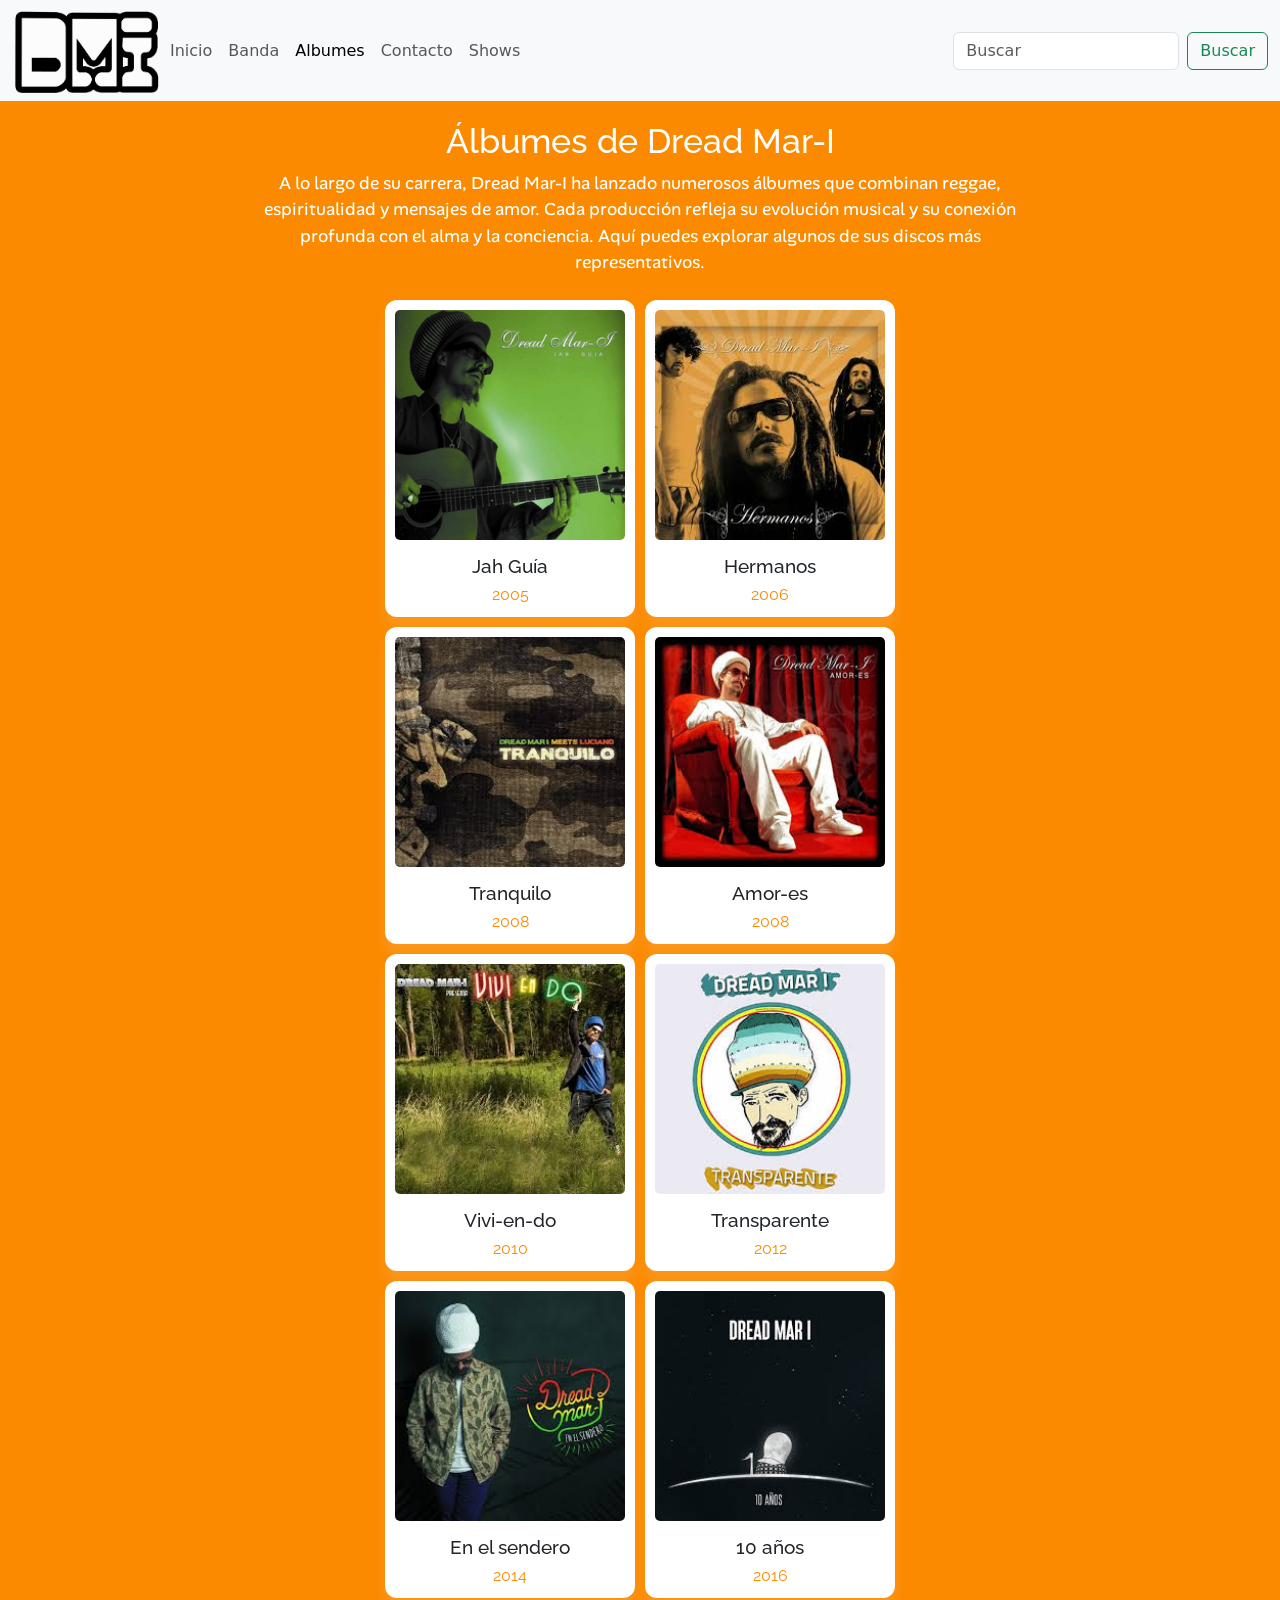
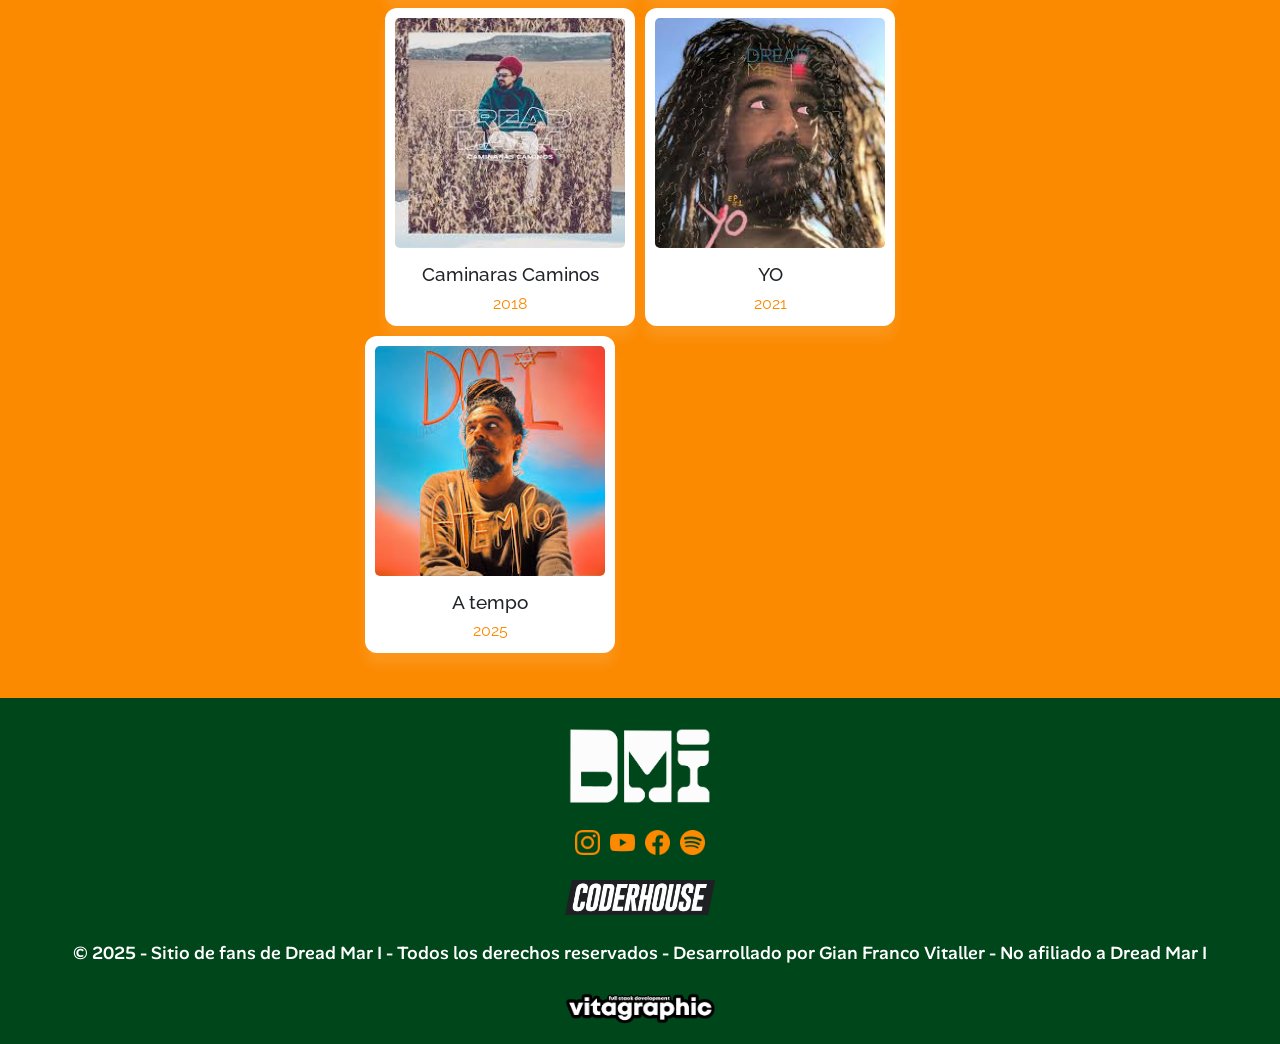
==== pages/albumes.html @ cde61aa3 "web completa" ====
<!DOCTYPE html>
<html lang="en">

<head>
    <meta charset="UTF-8">
    <meta name="viewport" content="width=device-width, initial-scale=1.0">
    <title>Preentrega-vitaller1-Albumes</title>

    <link rel="preconnect" href="https://fonts.googleapis.com">
    <link rel="preconnect" href="https://fonts.gstatic.com" crossorigin>
    <link href="https://fonts.googleapis.com/css2?family=Alan+Sans:wght@300..900&family=Raleway:ital,wght@0,100..900;1,100..900&display=swap"
        rel="stylesheet">
<link href="https://cdn.jsdelivr.net/npm/bootstrap@5.3.8/dist/css/bootstrap.min.css" rel="stylesheet" integrity="sha384-sRIl4kxILFvY47J16cr9ZwB07vP4J8+LH7qKQnuqkuIAvNWLzeN8tE5YBujZqJLB" crossorigin="anonymous">
    <link rel="stylesheet" href="../css/style.css">
    <link rel="shortcut icon" href="../img/iconos/Isologo-DMI.png" type="image/x-icon">
</head>

<!-- cuerpo de mi sitio web -->

<body>


    <!-- cabecera principal -->

    <header class="header">
    <nav class="navbar navbar-expand-lg bg-body-tertiary">
        <div class="container-fluid">
            <button class="navbar-toggler" type="button" data-bs-toggle="collapse" data-bs-target="#navbarTogglerDemo03"
                aria-controls="navbarTogglerDemo03" aria-expanded="false" aria-label="Toggle navigation">
                <span class="navbar-toggler-icon"></span>
            </button>
            <a href="../index.html"><img src="../img/iconos/Isologo-DMI-negro.png" alt="Isologo-DMI" class="logo-principal"></a>
            <div class="collapse navbar-collapse" id="navbarTogglerDemo03">
                <ul class="navbar-nav me-auto mb-2 mb-lg-0">
                    <li class="nav-item">
                        <a class="nav-link"  href="../index.html">Inicio</a>
                    </li>
                    <li class="nav-item">
                        <a class="nav-link"  href="./banda.html">Banda</a>
                    </li>
                    <li class="nav-item">
                        <a class="nav-link active" aria-current="page" href="./albumes.html">Albumes</a>
                    </li>
                    <li class="nav-item">
                        <a class="nav-link"  href="./contacto.html">Contacto</a>
                    </li>
                    <li class="nav-item">
                        <a class="nav-link" href="./shows.html">Shows</a>
                    </li>
                </ul>
                <form class="d-flex" role="search">
                    <input class="form-control me-2" type="search" placeholder="Buscar" aria-label="Search" />
                    <button class="btn btn-outline-success" type="submit">Buscar</button>
                </form>
            </div>
        </div>
    </nav>
</header>

    <main>

        <!-- primer section de la pagina -->

        <section>
            <div class="contenedor-principal">
                <h2>Álbumes de Dread Mar-I</h2>
                <p class="descripcion">
                    A lo largo de su carrera, Dread Mar-I ha lanzado numerosos álbumes que combinan reggae,
                    espiritualidad y
                    mensajes de amor.
                    Cada producción refleja su evolución musical y su conexión profunda con el alma y la conciencia.
                    Aquí puedes explorar algunos de sus discos más representativos.
                </p>

                <div class="galeria-albumes">

                    <!-- jahguia -->

                    <div class="album">
                        <img src="../img/jahguia.jpg" alt="Jah Guía">
                        <h3>Jah Guía</h3>
                        <p>2005</p>
                    </div>
                    <!-- hermanos -->

                    <div class="album">
                        <img src="../img/hermanos.jpg" alt="hermanos">
                        <h3>Hermanos</h3>
                        <p>2006</p>
                    </div>
                    <!-- tranquilo -->

                    <div class="album">
                        <img src="../img/tranquilo-2008.jpg" alt="tranquilo">
                        <h3>Tranquilo</h3>
                        <p>2008</p>
                    </div>
                    <!-- amor-es -->

                    <div class="album">
                        <img src="../img/amor-es.jpg" alt="amor-es">
                        <h3>Amor-es</h3>
                        <p>2008</p>
                    </div>
                    <!-- amor-es -->

                    <div class="album">
                        <img src="../img/vivi-en-do.jpg" alt="viviendo">
                        <h3>Vivi-en-do</h3>
                        <p>2010</p>
                    </div>
                    <!-- transparente -->

                    <div class="album">
                        <img src="../img/Transparente.jpg" alt="transparente">
                        <h3>Transparente</h3>
                        <p>2012</p>
                    </div>

                    <!-- En el sendero -->

                    <div class="album">
                        <img src="../img/Sendero.jpg" alt="sendero">
                        <h3>En el sendero</h3>
                        <p>2014</p>
                    </div>

                    <!-- 10 años -->

                    <div class="album">
                        <img src="../img/10-años.jpg" alt="10-años">
                        <h3>10 años</h3>
                        <p>2016</p>
                    </div>

                    <!-- caminaras caminos -->

                    <div class="album">
                        <img src="../img/caminaras.jpg" alt="caminaras-caminos">
                        <h3>Caminaras Caminos</h3>
                        <p>2018</p>
                    </div>

                    <!-- yo -->

                    <div class="album">
                        <img src="../img/yo.jpg" alt="yo">
                        <h3>YO</h3>
                        <p>2021</p>
                    </div>

                    <!-- a tempo -->

                    <div class="album">
                        <img src="../img/a-tempo.jpg" alt="a-tempo">
                        <h3>A tempo</h3>
                        <p>2025</p>
                    </div>

                    <!-- iframe spotify-->


<section class="iframes">
<iframe data-testid="embed-iframe" style="border-radius:12px" src="https://open.spotify.com/embed/playlist/37i9dQZF1DZ06evO0D9Rx6?utm_source=generator&theme=0" width="60%" height="152" frameBorder="0" allowfullscreen="" allow="autoplay; clipboard-write; encrypted-media; fullscreen; picture-in-picture" loading="lazy"></iframe>
</section>

    </main>

    <!-- footer de mi sitio -->

    <footer>
        <a href="../index.html"><img src="../img/iconos/Isologo-DMI.png" alt="logo-principal" class="logo-footer"></a>


        <!-- Redes footer de mi sitio -->

        <ul class="redes-sociales-footer">
            <li><a href="https://www.instagram.com/dreadmari/?hl=es" target="_blank"><img
                        src="../img/iconos/instagram.png" alt="instagram-dmi"></a></li>
            <li><a href="https://www.youtube.com/channel/UCXc3ye1CUoy2roNeZZB_rNA" target="_blank"><img
                        src="../img/iconos/youtube-logo.png" alt="youtube-dmi"></a></li>
            <li><a href="https://www.facebook.com/dreadmari/" target="_blank"><img src="../img/iconos/facebook.png"
                        alt="facebook-dmi"></a></li>
            <li><a href="https://open.spotify.com/intl-es/artist/1aw0Cdl1DIrtUrUA6fGbAR?si=TMuniuK_RMWPt_kCNL5ULA"
                    target="_blank"><img src="../img/iconos/spotify-icon.png" alt="spotify-icon"></a></li>
        </ul>

        <a href="https://www.coderhouse.com/ar/?pipe_source=google&pipe_medium=cpc&pipe_campaign=0&gad_source=1&gad_campaignid=12058006243&gbraid=0AAAAACoxfTKSp_IQgYDG2JeTZ3YVAxGBm&gclid=CjwKCAjwxfjGBhAUEiwAKWPwDtIptWGiC8rx7Kn4TYemjyHzFyu5X_KF9Isc76x46yeHu9mOjYAG-hoCjXoQAvD_BwE"
            target="_blank"><img src="../img/iconos/coderhouse-icon.png" alt="coder-icon" class="coder-icono"></a>

        <p class="derechos-footer">
            © 2025 - Sitio de fans de Dread Mar I - Todos los derechos reservados - Desarrollado por Gian Franco
            Vitaller - No afiliado a Dread Mar I
        </p>

        <a href="https://www.instagram.com/vitagraphic.ok/" target="_blank"><img
                src="../img/iconos/vitagraphic.fullstack.png" alt="vita-logo" class="vita-logo"></a>
    </footer>
        <script src="https://cdn.jsdelivr.net/npm/bootstrap@5.3.8/dist/js/bootstrap.bundle.min.js" integrity="sha384-FKyoEForCGlyvwx9Hj09JcYn3nv7wiPVlz7YYwJrWVcXK/BmnVDxM+D2scQbITxI" crossorigin="anonymous"></script>
</body>

</html>
---- css/style.css ----
/* resets css */

*{
    margin: 0;
    padding: 0;
}

/*  Header de mi sitio */

.logo-principal{
    width: 150px;
}

/* Primer section de mi sitio */

.primer-section{
    display: flex;
    flex-direction: column;
    align-items: center;
    justify-content: center;
    height: 100vh;
    background-image: url(../img/Ultimotour-dreadmari-coderhouse.jpg);
    background-size: cover;
    background-repeat: no-repeat;
    background-position: center;
}

main section h1{
    color: rgb(0, 0, 0);
    text-align: center;
    font-size: 30px;
    font-weight: 700;
    padding: 12px 0px 12px 0px;
    font-family: "Raleway", sans-serif;
}

.primer-parrafo{
    color: rgb(0, 0, 0);
    text-align: center;
    font-size: 20px;
    font-weight: 300;
    padding: 12px;
    font-family: "Alan Sans", sans-serif;
}
.boton-shows {
    display: inline-block;
    padding: 12px 24px;
    background: linear-gradient(90deg, #00ff88, #0077ff);
    color: #fff;
    text-decoration: none;
    font-weight: bold;
    border-radius: 30px;
    transition: transform 0.2s ease, box-shadow 0.2s ease;
}

.btn-shows:hover {
    transform: scale(1.05);
    box-shadow: 0 0 10px rgba(0, 255, 136, 0.6);
}

/* primer section -shows- */

.container-icono{
    display: flex;
    justify-content: center;
}

.icono-calendario{
    width: 150px;
    padding: 10px 0px 10px 0px;
}

/* formulario en contacto */


.titulo-contacto{
    color: white;
        font-family: "Raleway", sans-serif;
}


.parrafo-contacto{
    color: white;
    text-align: center;
    font-size: 24px;
        font-family: "Raleway", sans-serif;
}


.primero-contacto{
    background-color:rgb(0, 0, 0);
}

section div form{
    display: flex;
    flex-direction: column;
    padding: 40px 60px 40px 60px;
    border-radius: 12px;
    border: solid 3px #fb8a00;
}
section div{
    padding: 20px 140px 20px 140px;
}

section div form label{
    color: aliceblue;
    text-align: center;
    padding: 10px 0px 10px 0px;
    font-family: "Raleway", sans-serif;
    font-size: 17px;
    font-weight: 700;
}

section div form input{
    background-color: rgba(255, 255, 255, 0);
    border: solid 2px #fb8a00;
    border-radius: 20px;
    padding: 10px;
    margin: 5px;
    color: rgb(255, 255, 255);
    font-family: "Raleway", sans-serif;
    text-align: center;
}

/* section 1 de albumes*/

.contenedor-principal h2{
    font-family: "Raleway", sans-serif;
    color: #ffffff;
    font-size: 34px;

}
.contenedor-principal p{
    margin-top: 5px;
    font-family: "Alan Sans", sans-serif;
}

.contenedor-principal {
    max-width: 100%;
    text-align: center;
    background-color: #fb8a00;
}

#albumes h2 {
    font-size: 2.5em;
    margin-bottom: 20px;
}

.descripcion {
    font-size: 1.1em;
    color: #ffffff;
    max-width: 800px;
    margin: auto;
}

.galeria-albumes {
    display: flex;
    flex-wrap: wrap;
    justify-content: center;
}

.album {
    margin: 5px;
    width: 250px;
    background-color: rgb(255, 255, 255);
    border-radius: 12px;
    box-shadow: 0px 12px 12px 0px rgba(255, 255, 255, 0.1);
    padding: 10px;
    transition: transform 0.5s ease;
}

.album:hover {
    transform: translateY(-5px);
}

.album img {
    width: 100%;
    border-radius: 5px;
}

.album h3 {
    font-family: "Raleway", sans-serif;
    font-size: 1.2em;
    margin-top: 15px;
    margin-bottom: 5px;
}

.album p {
    font-family: "Raleway", sans-serif;
    color: #fb8a00;
    margin: 0;
}
/* footer de mi sitio */

footer {
    background-color: rgb(0, 70, 27);
    text-align: center;
    padding: 20px;
    display: grid;
    grid-template-areas:
            "logo"
            "redes"
            "coder"
            "derechos"
            "vita";
        grid-template-columns: 1fr;
    align-items: center;
    justify-items: center;
    row-gap: 15px;
}

.logo-footer {
    grid-area: logo;
    width: 150px;
    padding: 10px 0;
}

.redes-sociales-footer {
    grid-area: redes;
    list-style: none;
    display: flex;
    justify-content: center;
    gap: 10px;
    padding: 0;
    margin: 0;
}

.redes-sociales-footer li a img {
    width: 25px;
    transition: transform 0.3s ease;
}

.redes-sociales-footer li a img:hover {
    transform: scale(1.3);
}

.coder-icono {
    grid-area: coder;
    width: 150px;
    padding: 10px 0 0 0;
}

.derechos-footer {
    grid-area: derechos;
    font-size: 18px;
    font-weight: 500;
    text-align: center;
    font-family: "Alan Sans", sans-serif;
    color: rgb(255, 255, 255);
    margin: 0;
    padding: 10px 0;
}

.vita-logo {
    grid-area: vita;
    width: 150px;
    margin: 0;
    padding: 0;
}
@media (max-width: 600px){

}
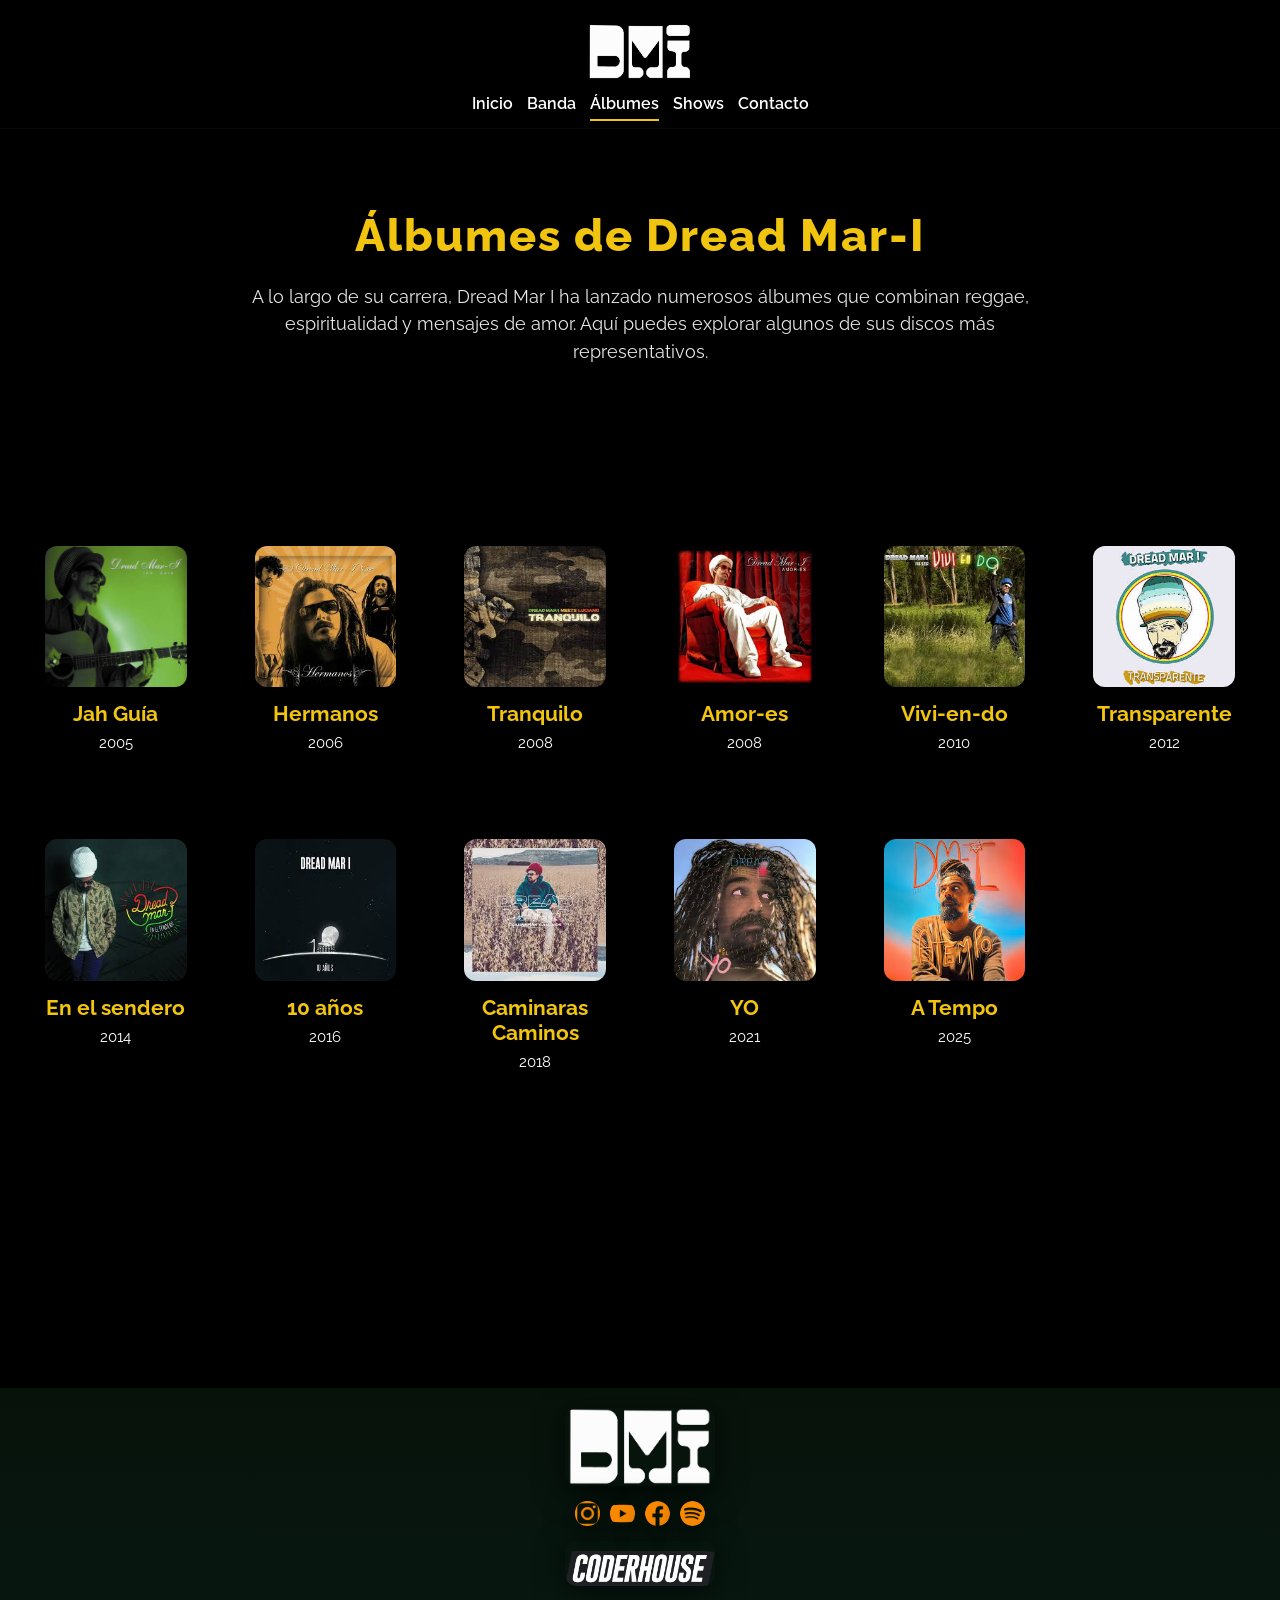
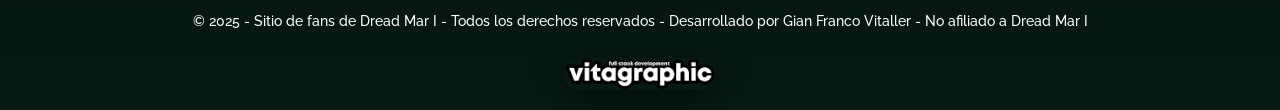
==== commit 7ff0cfc4: "Agrege variables y estructura SASS para el estilo; implementa los estilos principales para las secci" ====
--- a/pages/albumes.html
+++ b/pages/albumes.html
@@ -4,14 +4,10 @@
 <head>
     <meta charset="UTF-8">
     <meta name="viewport" content="width=device-width, initial-scale=1.0">
-    <title>Preentrega-vitaller1-Albumes</title>
+    <title>Albumes</title>
 
-    <link rel="preconnect" href="https://fonts.googleapis.com">
-    <link rel="preconnect" href="https://fonts.gstatic.com" crossorigin>
-    <link href="https://fonts.googleapis.com/css2?family=Alan+Sans:wght@300..900&family=Raleway:ital,wght@0,100..900;1,100..900&display=swap"
-        rel="stylesheet">
 <link href="https://cdn.jsdelivr.net/npm/bootstrap@5.3.8/dist/css/bootstrap.min.css" rel="stylesheet" integrity="sha384-sRIl4kxILFvY47J16cr9ZwB07vP4J8+LH7qKQnuqkuIAvNWLzeN8tE5YBujZqJLB" crossorigin="anonymous">
-    <link rel="stylesheet" href="../css/style.css">
+    <link rel="stylesheet" href="../styles/style.css">
     <link rel="shortcut icon" href="../img/iconos/Isologo-DMI.png" type="image/x-icon">
 </head>
 
@@ -21,141 +17,105 @@
 
 
     <!-- cabecera principal -->
-
-    <header class="header">
-    <nav class="navbar navbar-expand-lg bg-body-tertiary">
-        <div class="container-fluid">
-            <button class="navbar-toggler" type="button" data-bs-toggle="collapse" data-bs-target="#navbarTogglerDemo03"
-                aria-controls="navbarTogglerDemo03" aria-expanded="false" aria-label="Toggle navigation">
-                <span class="navbar-toggler-icon"></span>
-            </button>
-            <a href="../index.html"><img src="../img/iconos/Isologo-DMI-negro.png" alt="Isologo-DMI" class="logo-principal"></a>
-            <div class="collapse navbar-collapse" id="navbarTogglerDemo03">
-                <ul class="navbar-nav me-auto mb-2 mb-lg-0">
-                    <li class="nav-item">
-                        <a class="nav-link"  href="../index.html">Inicio</a>
-                    </li>
-                    <li class="nav-item">
-                        <a class="nav-link"  href="./banda.html">Banda</a>
-                    </li>
-                    <li class="nav-item">
-                        <a class="nav-link active" aria-current="page" href="./albumes.html">Albumes</a>
-                    </li>
-                    <li class="nav-item">
-                        <a class="nav-link"  href="./contacto.html">Contacto</a>
-                    </li>
-                    <li class="nav-item">
-                        <a class="nav-link" href="./shows.html">Shows</a>
-                    </li>
-                </ul>
-                <form class="d-flex" role="search">
-                    <input class="form-control me-2" type="search" placeholder="Buscar" aria-label="Search" />
-                    <button class="btn btn-outline-success" type="submit">Buscar</button>
-                </form>
-            </div>
+    
+    <header class="site-header">
+        <div class="header-inner">
+            <a href="../index.html"><img src="../img/iconos/Isologo-DMI.png" alt="Dread Mar I" class="logo"></a>
+            <nav class="main-nav">
+                <a href="../index.html">Inicio</a>
+                <a href="./banda.html">Banda</a>
+                <a href="./albumes.html" class="active">Álbumes</a>
+                <a href="./shows.html">Shows</a>
+                <a href="./contacto.html">Contacto</a>
+            </nav>
         </div>
-    </nav>
-</header>
+    </header>
 
     <main>
 
         <!-- primer section de la pagina -->
 
-        <section>
+ <section class="albums-hero">
             <div class="contenedor-principal">
                 <h2>Álbumes de Dread Mar-I</h2>
                 <p class="descripcion">
-                    A lo largo de su carrera, Dread Mar-I ha lanzado numerosos álbumes que combinan reggae,
-                    espiritualidad y
-                    mensajes de amor.
-                    Cada producción refleja su evolución musical y su conexión profunda con el alma y la conciencia.
-                    Aquí puedes explorar algunos de sus discos más representativos.
+                    A lo largo de su carrera, Dread Mar I ha lanzado numerosos álbumes que combinan reggae,
+                    espiritualidad y mensajes de amor. Aquí puedes explorar algunos de sus discos más representativos.
                 </p>
+            </div>
+        </section>
 
-                <div class="galeria-albumes">
+        <!-- GALERÍA DE ÁLBUMES -->
+        <section class="albums-section">
+            <div class="albums-grid">
 
-                    <!-- jahguia -->
+                <!-- card -->
+                <article class="album-card">
+                    <img src="../img/jahguia.jpg" alt="Jah Guía">
+                    <h3>Jah Guía</h3>
+                    <p class="anio">2005</p>
+                </article>
 
-                    <div class="album">
-                        <img src="../img/jahguia.jpg" alt="Jah Guía">
-                        <h3>Jah Guía</h3>
-                        <p>2005</p>
-                    </div>
-                    <!-- hermanos -->
+                <article class="album-card">
+                    <img src="../img/hermanos.jpg" alt="Hermanos">
+                    <h3>Hermanos</h3>
+                    <p class="anio">2006</p>
+                </article>
 
-                    <div class="album">
-                        <img src="../img/hermanos.jpg" alt="hermanos">
-                        <h3>Hermanos</h3>
-                        <p>2006</p>
-                    </div>
-                    <!-- tranquilo -->
+                <article class="album-card">
+                    <img src="../img/tranquilo-2008.jpg" alt="Tranquilo">
+                    <h3>Tranquilo</h3>
+                    <p class="anio">2008</p>
+                </article>
 
-                    <div class="album">
-                        <img src="../img/tranquilo-2008.jpg" alt="tranquilo">
-                        <h3>Tranquilo</h3>
-                        <p>2008</p>
-                    </div>
-                    <!-- amor-es -->
+                <article class="album-card">
+                    <img src="../img/amor-es.jpg" alt="Amor-es">
+                    <h3>Amor-es</h3>
+                    <p class="anio">2008</p>
+                </article>
 
-                    <div class="album">
-                        <img src="../img/amor-es.jpg" alt="amor-es">
-                        <h3>Amor-es</h3>
-                        <p>2008</p>
-                    </div>
-                    <!-- amor-es -->
+                <article class="album-card">
+                    <img src="../img/vivi-en-do.jpg" alt="Vivi-en-do">
+                    <h3>Vivi-en-do</h3>
+                    <p class="anio">2010</p>
+                </article>
 
-                    <div class="album">
-                        <img src="../img/vivi-en-do.jpg" alt="viviendo">
-                        <h3>Vivi-en-do</h3>
-                        <p>2010</p>
-                    </div>
-                    <!-- transparente -->
+                <article class="album-card">
+                    <img src="../img/Transparente.jpg" alt="Transparente">
+                    <h3>Transparente</h3>
+                    <p class="anio">2012</p>
+                </article>
 
-                    <div class="album">
-                        <img src="../img/Transparente.jpg" alt="transparente">
-                        <h3>Transparente</h3>
-                        <p>2012</p>
-                    </div>
+                <article class="album-card">
+                    <img src="../img/Sendero.jpg" alt="En el sendero">
+                    <h3>En el sendero</h3>
+                    <p class="anio">2014</p>
+                </article>
 
-                    <!-- En el sendero -->
+                <article class="album-card">
+                    <img src="../img/10-años.jpg" alt="10 años">
+                    <h3>10 años</h3>
+                    <p class="anio">2016</p>
+                </article>
 
-                    <div class="album">
-                        <img src="../img/Sendero.jpg" alt="sendero">
-                        <h3>En el sendero</h3>
-                        <p>2014</p>
-                    </div>
+                <article class="album-card">
+                    <img src="../img/caminaras.jpg" alt="Caminaras Caminos">
+                    <h3>Caminaras Caminos</h3>
+                    <p class="anio">2018</p>
+                </article>
 
-                    <!-- 10 años -->
+                <article class="album-card">
+                    <img src="../img/yo.jpg" alt="YO">
+                    <h3>YO</h3>
+                    <p class="anio">2021</p>
+                </article>
 
-                    <div class="album">
-                        <img src="../img/10-años.jpg" alt="10-años">
-                        <h3>10 años</h3>
-                        <p>2016</p>
-                    </div>
-
-                    <!-- caminaras caminos -->
-
-                    <div class="album">
-                        <img src="../img/caminaras.jpg" alt="caminaras-caminos">
-                        <h3>Caminaras Caminos</h3>
-                        <p>2018</p>
-                    </div>
-
-                    <!-- yo -->
-
-                    <div class="album">
-                        <img src="../img/yo.jpg" alt="yo">
-                        <h3>YO</h3>
-                        <p>2021</p>
-                    </div>
-
-                    <!-- a tempo -->
-
-                    <div class="album">
-                        <img src="../img/a-tempo.jpg" alt="a-tempo">
-                        <h3>A tempo</h3>
-                        <p>2025</p>
-                    </div>
+                <article class="album-card">
+                    <img src="../img/a-tempo.jpg" alt="A Tempo">
+                    <h3>A Tempo</h3>
+                    <p class="anio">2025</p>
+                </article>
+            </div>
 
                     <!-- iframe spotify-->
 
--- a/styles/style.css
+++ b/styles/style.css
@@ -0,0 +1,767 @@
+@import url("https://fonts.googleapis.com/css2?family=Raleway:ital,wght@0,100..900;1,100..900&display=swap");
+body {
+  background-color: #000000;
+}
+
+* {
+  font-family: "Raleway", sans-serif;
+  color: white;
+  margin: 0;
+  padding: 0;
+}
+
+.site-header {
+  width: 100%;
+  background: rgba(0, 0, 0, 0.616);
+  backdrop-filter: blur(6px);
+  position: sticky;
+  top: 0;
+  z-index: 40;
+  border-bottom: 1px solid rgba(255, 255, 255, 0.04);
+}
+.site-header .header-inner {
+  display: flex;
+  flex-direction: column;
+  align-items: center;
+  justify-content: space-around;
+  padding: 12px 0px;
+}
+.site-header .header-inner .logo {
+  height: 80px;
+  padding: 12px;
+}
+.site-header .header-inner .main-nav a {
+  color: #ffffff;
+  text-decoration: none;
+  margin: 18px 5px;
+  font-weight: 600;
+}
+.site-header .header-inner .active {
+  border-bottom: 2px solid #f1c40f;
+  padding-bottom: 6px;
+}
+
+footer {
+  background: linear-gradient(180deg, #07120a 0%, #071a14 100%);
+  text-align: center;
+  padding: 20px;
+  display: grid;
+  grid-template-areas: "logo" "redes" "coder" "derechos" "vita";
+  grid-template-columns: 1fr;
+  align-items: center;
+  justify-items: center;
+  row-gap: 15px;
+}
+footer .logo-footer {
+  grid-area: logo;
+  width: 150px;
+}
+footer .redes-sociales-footer {
+  grid-area: redes;
+  list-style: none;
+  display: flex;
+  justify-content: center;
+  gap: 10px;
+  padding: 0;
+  margin: 0;
+}
+footer .redes-sociales-footer img {
+  width: 25px;
+  transition: transform 0.3s ease;
+}
+footer .redes-sociales-footer :hover {
+  transform: scale(1.3);
+}
+footer .coder-icono {
+  grid-area: coder;
+  width: 150px;
+  padding: 10px 0 0 0;
+}
+footer .derechos-footer {
+  grid-area: derechos;
+  font-size: 0.875rem;
+  font-weight: 500;
+  text-align: center;
+  font-family: "Raleway", sans-serif;
+  color: #ffffff;
+  margin: 0;
+  padding: 10px 0;
+}
+footer .vita-logo {
+  grid-area: vita;
+  width: 150px;
+  margin: 0;
+  padding: 0;
+}
+
+.section-title {
+  padding: 60px;
+}
+.section-title h2 {
+  color: #f1c40f;
+  text-align: center;
+  font-family: "Raleway", sans-serif;
+  font-size: 3rem;
+  font-weight: 700;
+}
+
+.shows-list {
+  background-color: #0c0c0c;
+  width: 100%;
+  height: 40vh;
+  overflow: hidden;
+  padding: 20px 0;
+  display: flex;
+  align-items: center;
+  justify-content: center;
+  gap: 20px;
+}
+.shows-list .show-card {
+  background: rgba(0, 0, 0, 0.55);
+  padding: 20px;
+  border-radius: 12px;
+  box-shadow: 0 8px 25px rgba(0, 0, 0, 0.45);
+  transition: 0.35s ease;
+  text-align: center;
+  display: grid;
+  grid-template-columns: 1fr;
+}
+.shows-list .show-card:hover {
+  transform: scale(1.03);
+  box-shadow: 0 0 14px rgba(241, 196, 15, 0.4), 0 0 18px rgba(46, 204, 113, 0.4);
+}
+.shows-list .show-card h3 {
+  color: #f1c40f;
+  margin-bottom: 8px;
+}
+.shows-list .show-card p {
+  color: #ffffff;
+  margin: 4px 0;
+}
+.shows-list .show-card .btn {
+  display: inline-block;
+  margin-top: 14px;
+  padding: 12px 28px;
+  border-radius: 50px;
+  background: linear-gradient(240deg, #f1c40f, #2ecc71);
+  color: black;
+  font-weight: 600;
+  text-decoration: none;
+  cursor: pointer;
+  transition: 0.25s;
+}
+.shows-list .show-card .btn:hover {
+  animation: reggae-bounce 0.45s ease-in-out;
+  transform: scale(1.05);
+}
+
+@keyframes reggae-bounce {
+  0% {
+    transform: scale(1);
+  }
+}
+.tour-info {
+  display: flex;
+  flex-direction: column;
+  align-items: center;
+  justify-content: center;
+  width: 100%;
+}
+.tour-info h2 {
+  color: #f1c40f;
+  text-align: center;
+  font-family: "Raleway", sans-serif;
+  font-size: 3rem;
+  font-weight: 700;
+}
+.tour-info .lead {
+  padding: 0px 200px;
+  text-align: center;
+  font-size: "Raleway", sans-serif;
+  font-weight: 500;
+  color: #ffffff;
+  margin-bottom: 12px;
+}
+
+.galeria {
+  display: flex;
+  flex-direction: column;
+  width: 100%;
+  height: auto;
+}
+.galeria .section-title {
+  color: #f1c40f;
+  font-weight: 700;
+  text-align: center;
+  font-size: 2.5rem;
+  padding: 60px 0px;
+}
+.galeria .grid-galeria {
+  display: grid;
+  grid-template-columns: 1fr 1fr 1fr;
+  justify-items: center;
+  align-items: center;
+  width: 100%;
+  gap: 20px;
+}
+.galeria .grid-galeria img {
+  width: 90%;
+}
+
+.container {
+  margin: 0 auto;
+}
+
+.hero {
+  background-image: url(../img/fondo-dread.jpg);
+  background-position: center;
+  background-size: auto;
+  background-repeat: no-repeat;
+  width: 100%;
+  height: 100vh;
+}
+.hero .hero-grid {
+  text-align: center;
+  display: grid;
+  grid-template-columns: 1fr 1fr;
+  align-items: center;
+  justify-content: center;
+  width: 100%;
+}
+.hero .hero-grid .btn {
+  display: inline-block;
+  padding: 12px 28px;
+  border-radius: 50px;
+  background: linear-gradient(240deg, #f1c40f, #2ecc71);
+  color: black;
+  font-weight: 600;
+  text-decoration: none;
+  transition: 0.25s ease-in-out;
+  cursor: pointer;
+  box-shadow: 0 4px 10px rgba(0, 0, 0, 0.25);
+}
+.hero .hero-grid .btn:hover {
+  animation: reggae-bounce 0.45s ease-in-out;
+  transform: scale(1.05);
+  box-shadow: 0 0 8px rgba(255, 0, 0, 0.4), 0 0 14px rgba(241, 196, 15, 0.4), 0 0 18px rgba(46, 204, 113, 0.4);
+}
+.hero .hero-grid .btn:active {
+  transform: scale(0.97);
+}
+@keyframes reggae-bounce {
+  0% {
+    transform: scale(1);
+  }
+  40% {
+    transform: scale(1.08);
+  }
+  100% {
+    transform: scale(1.05);
+  }
+}
+.hero h1 {
+  font-size: 3rem;
+  font-weight: 700;
+  margin: 0 0 12px;
+  color: #f1c40f;
+}
+.hero .lead {
+  font-size: "Raleway", sans-serif;
+  font-weight: 700;
+  color: #ffffff;
+  margin-bottom: 12px;
+}
+
+img {
+  width: 100%;
+  height: auto;
+  border-radius: 12px;
+  box-shadow: 0 8px 30px rgba(0, 0, 0, 0.6);
+}
+
+.logos-container {
+  width: 100%;
+  overflow: hidden;
+  padding: 20px 0;
+  display: flex;
+  align-items: center;
+}
+.logos-container .logos-slide {
+  display: flex;
+  gap: 80px;
+  animation: scroll 12s linear infinite;
+}
+.logos-container .logos-slide img {
+  height: 60px;
+  width: auto;
+  transition: 0.3s ease-in-out;
+}
+@keyframes scroll {
+  from {
+    transform: translateX(0);
+  }
+  to {
+    transform: translateX(-100%);
+  }
+}
+
+.hero2 {
+  background-image: url(../img/Fondo-dread-volt.png);
+  background-position: center;
+  background-size: cover;
+  background-repeat: no-repeat;
+  width: 100%;
+  height: 100vh;
+}
+.hero2 .hero-grid {
+  width: 98%;
+  text-align: center;
+  display: grid;
+  grid-template-columns: 1fr 1fr;
+  align-items: center;
+}
+.hero2 .hero-grid h3 {
+  font-size: 2rem;
+  font-weight: 700;
+  margin: 0 0 12px;
+  color: #f1c40f;
+}
+.hero2 .hero-grid .lead {
+  font-size: 1.1em;
+  font-weight: 500;
+  color: #ffffff;
+  margin-bottom: 12px;
+}
+.hero2 img {
+  width: 100%;
+  height: auto;
+}
+
+.hero-jah {
+  width: 100%;
+  height: 100vh;
+}
+.hero-jah .hero-grid {
+  text-align: center;
+  display: grid;
+  grid-template-columns: 1fr 1fr;
+  align-items: center;
+  padding: 0 60px;
+  gap: 28px;
+}
+.hero-jah .hero-grid .btn {
+  display: inline-block;
+  padding: 12px 28px;
+  border-radius: 50px;
+  background: linear-gradient(240deg, #f1c40f, #2ecc71);
+  color: black;
+  font-weight: 600;
+  text-decoration: none;
+  transition: 0.25s ease-in-out;
+  cursor: pointer;
+  box-shadow: 0 4px 10px rgba(0, 0, 0, 0.25);
+}
+.hero-jah .hero-grid .btn:hover {
+  animation: reggae-bounce 0.45s ease-in-out;
+  transform: scale(1.05);
+  box-shadow: 0 0 8px rgba(255, 0, 0, 0.4), 0 0 14px rgba(241, 196, 15, 0.4), 0 0 18px rgba(46, 204, 113, 0.4);
+}
+.hero-jah .hero-grid .btn:active {
+  transform: scale(0.97);
+}
+@keyframes reggae-bounce {
+  0% {
+    transform: scale(1);
+  }
+  40% {
+    transform: scale(1.08);
+  }
+  100% {
+    transform: scale(1.05);
+  }
+}
+.hero-jah .hero-grid h3 {
+  font-size: 2rem;
+  font-weight: 700;
+  margin: 0 0 12px;
+  color: #f1c40f;
+}
+.hero-jah .hero-grid .lead {
+  font-size: "Raleway", sans-serif;
+  font-weight: 500;
+  color: #ffffff;
+  margin-bottom: 12px;
+}
+.hero-jah img {
+  width: 100%;
+  height: auto;
+  border-radius: 12px;
+  box-shadow: 0 8px 30px rgba(0, 0, 0, 0.6);
+}
+
+.formulario-contacto {
+  background-color: #0c0c0c;
+  padding: 60px 0px;
+  width: 100%;
+}
+.formulario-contacto .contacto-grid {
+  display: grid;
+  grid-template-columns: 1fr 1fr;
+  align-items: center;
+}
+.formulario-contacto .contacto-grid .titulocontacto {
+  text-align: center;
+  font-size: 2.5rem;
+  font-weight: 700;
+  color: #f1c40f;
+}
+.formulario-contacto .contacto-grid .text {
+  text-align: center;
+  color: #ffffff;
+  font-family: "Raleway", sans-serif;
+  font-size: 1rem;
+}
+
+.contacto-form {
+  background: rgba(0, 0, 0, 0.87);
+  border-radius: 12px;
+  box-shadow: 0 8px 30px rgba(0, 0, 0, 0.5);
+  backdrop-filter: blur(4px);
+  display: flex;
+  flex-direction: column;
+  width: 90%;
+  padding: 20px;
+  gap: 18px;
+}
+.contacto-form label {
+  color: #f1c40f;
+  font-weight: 600;
+  font-size: 1rem;
+}
+.contacto-form input, .contacto-form textarea {
+  padding: 12px 14px;
+  border-radius: 12px;
+  border: none;
+  font-size: 1rem;
+  background-color: rgba(255, 255, 255, 0.85);
+}
+
+.enviar {
+  padding: 12px 28px;
+  border-radius: 50px;
+  border: none;
+  background: linear-gradient(240deg, #f1c40f, #2ecc71);
+  font-weight: 700;
+  cursor: pointer;
+  transition: 0.25s ease-in-out;
+  color: black;
+  box-shadow: 0 4px 10px rgba(0, 0, 0, 0.25);
+}
+.enviar:hover {
+  transform: scale(1.05);
+  box-shadow: 0 0 8px rgba(255, 0, 0, 0.4), 0 0 14px rgba(241, 196, 15, 0.4), 0 0 18px rgba(46, 204, 113, 0.4);
+}
+
+.contacto-motivos {
+  padding: 60px;
+  text-align: center;
+  background-color: #0c0c0c;
+}
+.contacto-motivos .tituloporque {
+  color: #f1c40f;
+  font-size: 2.5rem;
+  margin: 40px;
+}
+.contacto-motivos .motivos-grid {
+  display: grid;
+  grid-template-columns: repeat(auto-fit, minmax(240px, 1fr));
+  gap: 28px;
+}
+.contacto-motivos .motivos-grid .motivo-card {
+  background: rgba(0, 0, 0, 0.7);
+  padding: 24px;
+  border-radius: 12px;
+  box-shadow: 0 8px 25px rgba(0, 0, 0, 0.4);
+  transition: 0.25s ease-in-out;
+}
+.contacto-motivos .motivos-grid .motivo-card img {
+  width: 60px;
+  margin-bottom: 14px;
+}
+.contacto-motivos .motivos-grid .motivo-card h3 {
+  color: #f1c40f;
+  margin-bottom: 8px;
+  font-size: 1.3rem;
+}
+.contacto-motivos .motivos-grid .motivo-card p {
+  color: #ffffff;
+  font-size: 0.95rem;
+}
+.contacto-motivos .motivos-grid .motivo-card:hover {
+  transform: translateY(-6px);
+}
+
+/* mapa y administracion */
+.contacto-management {
+  padding: 60px;
+}
+.contacto-management .management-grid {
+  display: grid;
+  grid-template-columns: 1fr 1fr;
+  gap: 32px;
+  text-align: center;
+  align-items: center;
+}
+.contacto-management .management-grid .titulomapa {
+  font-size: 2rem;
+  color: #f1c40f;
+  margin-bottom: 12px;
+}
+.contacto-management .management-grid .lista-management {
+  list-style: none;
+  padding: 0;
+}
+.contacto-management .management-grid .lista-management li {
+  color: #ffffff;
+  margin-bottom: 10px;
+  font-size: 1rem;
+}
+.contacto-management .management-grid .mapa {
+  width: 100%;
+  height: 400px;
+  border-radius: 12px;
+  box-shadow: 0 8px 25px rgba(0, 0, 0, 0.5);
+  border: none;
+}
+
+.contacto-final {
+  display: flex;
+  flex-direction: column;
+  justify-content: center;
+  align-items: center;
+  text-align: center;
+  background-color: #0c0c0c;
+  width: 100%;
+  height: 20vh;
+}
+.contacto-final h2 {
+  font-size: 2rem;
+  color: #f1c40f;
+  margin-bottom: 16px;
+}
+.contacto-final .lead {
+  color: rgb(255, 255, 255);
+  font-weight: 500;
+  font-size: 1.3rem;
+  max-width: 700px;
+  margin: 0 auto;
+}
+
+@media (max-width: 768px) {
+  .hero-contacto {
+    grid-template-columns: 1fr;
+    text-align: center;
+  }
+  .hero-contacto .contacto-form {
+    text-align: left;
+  }
+}
+.albums-hero {
+  background: url() center/cover no-repeat;
+  padding: 80px 25px;
+  text-align: center;
+}
+.albums-hero h2 {
+  font-size: 2.8rem;
+  font-weight: 800;
+  color: #f1c40f;
+  letter-spacing: 2px;
+  text-shadow: 0 4px 14px rgba(0, 0, 0, 0.6);
+  margin-bottom: 20px;
+  animation: fadeDown 0.8s ease forwards;
+}
+.albums-hero .descripcion {
+  max-width: 800px;
+  margin: 0 auto;
+  color: #ffffff;
+  font-size: 1.15em;
+  opacity: 0.9;
+  animation: fadeUp 0.9s ease forwards;
+}
+
+.albums-section {
+  padding: 80px 25px;
+  display: grid;
+  grid-template-columns: 1fr;
+  justify-items: center;
+}
+.albums-section .albums-grid {
+  display: grid;
+  grid-template-columns: 1fr 1fr 1fr 1fr 1fr 1fr;
+  gap: 28px;
+  margin-bottom: 40px;
+}
+.albums-section .album-card {
+  background: rgba(0, 0, 0, 0.9);
+  border-radius: 12px;
+  padding: 20px;
+  text-align: center;
+  box-shadow: 0 12px 28px rgba(0, 0, 0, 0.6);
+  transform: translateY(0);
+  transition: transform 0.35s ease, box-shadow 0.35s ease;
+}
+.albums-section .album-card:hover {
+  transform: translateY(-12px) scale(1.03);
+  box-shadow: 0 20px 45px rgba(255, 255, 255, 0.15);
+}
+.albums-section .album-card img {
+  width: 100%;
+  border-radius: 12px;
+  transition: transform 0.4s ease;
+}
+.albums-section .album-card img:hover {
+  transform: scale(1.08);
+}
+.albums-section .album-card h3 {
+  font-size: 1.3em;
+  font-weight: 700;
+  color: #f1c40f;
+  margin: 15px 0 5px;
+}
+.albums-section .album-card .anio {
+  color: #ffffff;
+  font-size: 0.95em;
+}
+
+@media (max-width: 768px) {
+  .albums-hero h2 {
+    font-size: 2.2rem;
+  }
+}
+@media (max-width: 576px) {
+  .albums-section,
+  .albums-hero {
+    padding: 45px 15px;
+  }
+  .albums-hero h2 {
+    font-size: 1.9rem;
+  }
+}
+.banda {
+  background-color: black;
+  padding: 80px 25px;
+}
+.banda .grid-banda {
+  display: flex;
+  flex-direction: column;
+  align-items: center;
+  justify-content: center;
+  text-align: center;
+  width: 100%;
+  padding: 0px 200px;
+  gap: 35px;
+}
+.banda .grid-banda h3 {
+  font-size: 3rem;
+  font-weight: 700;
+  color: #f1c40f;
+  margin-bottom: 12px;
+  letter-spacing: 1px;
+  text-shadow: 0 3px 8px rgba(0, 0, 0, 0.5);
+}
+.banda .grid-banda .lead-banda {
+  font-size: 1.15em;
+  font-weight: 400;
+  color: #ffffff;
+  line-height: 1.55;
+  margin-bottom: 15px;
+}
+
+.integrantes-section {
+  padding: 80px 25px;
+  background-color: #0c0c0c;
+}
+.integrantes-section .titulo-integrantes {
+  text-align: center;
+  font-size: 3.5rem;
+  color: #f1c40f;
+  width: 100%;
+  font-weight: 800;
+  margin-bottom: 50px;
+  letter-spacing: 3px;
+  text-shadow: 0 4px 12px rgba(0, 0, 0, 0.6);
+}
+.integrantes-section .lead-banda {
+  text-align: center;
+  padding: 0px 200px 60px 200px;
+  width: 100%;
+  justify-content: center;
+  align-items: center;
+  font-size: 1.15em;
+  font-weight: 400;
+  color: #ffffff;
+  line-height: 1.55;
+  margin-bottom: 15px;
+}
+.integrantes-section .integrantes-grid {
+  display: grid;
+  grid-template-columns: repeat(auto-fit, minmax(240px, 1fr));
+  gap: 25px;
+}
+.integrantes-section .card-integrante {
+  background: rgba(0, 0, 0, 0.9);
+  padding: 26px;
+  text-align: center;
+  border-radius: 12px;
+  box-shadow: 0 10px 30px rgba(0, 0, 0, 0.6);
+  transition: transform 0.3s ease, box-shadow 0.3s ease;
+}
+.integrantes-section .card-integrante:hover {
+  transform: translateY(-10px) scale(1.03);
+  box-shadow: 0 18px 40px rgba(0, 0, 0, 0.2);
+}
+.integrantes-section .card-integrante .integrante-img {
+  width: 100%;
+  margin-bottom: 18px;
+  border-radius: 12px;
+  transition: transform 0.4s ease, filter 0.3s ease;
+}
+.integrantes-section .card-integrante .integrante-img:hover {
+  transform: scale(1);
+}
+.integrantes-section .card-integrante h4 {
+  font-size: 1.4em;
+  color: #f1c40f;
+  margin-top: 10px;
+  margin-bottom: 6px;
+  font-weight: 700;
+}
+.integrantes-section .card-integrante p {
+  color: #ffffff;
+  font-size: "Raleway", sans-serif;
+  opacity: 0.9;
+}
+
+@media (max-width: 992px) {
+  .banda .grid-banda {
+    flex-direction: column;
+    text-align: center;
+  }
+  .banda .grid-banda .img-banda {
+    max-width: 70%;
+  }
+  .titulo-integrantes {
+    font-size: 2.8rem !important;
+  }
+}
+@media (max-width: 576px) {
+  .banda,
+  .integrantes-section {
+    padding: 45px 15px;
+  }
+  .titulo-integrantes {
+    font-size: 2.4rem !important;
+  }
+}
+
+/*# sourceMappingURL=style.css.map */
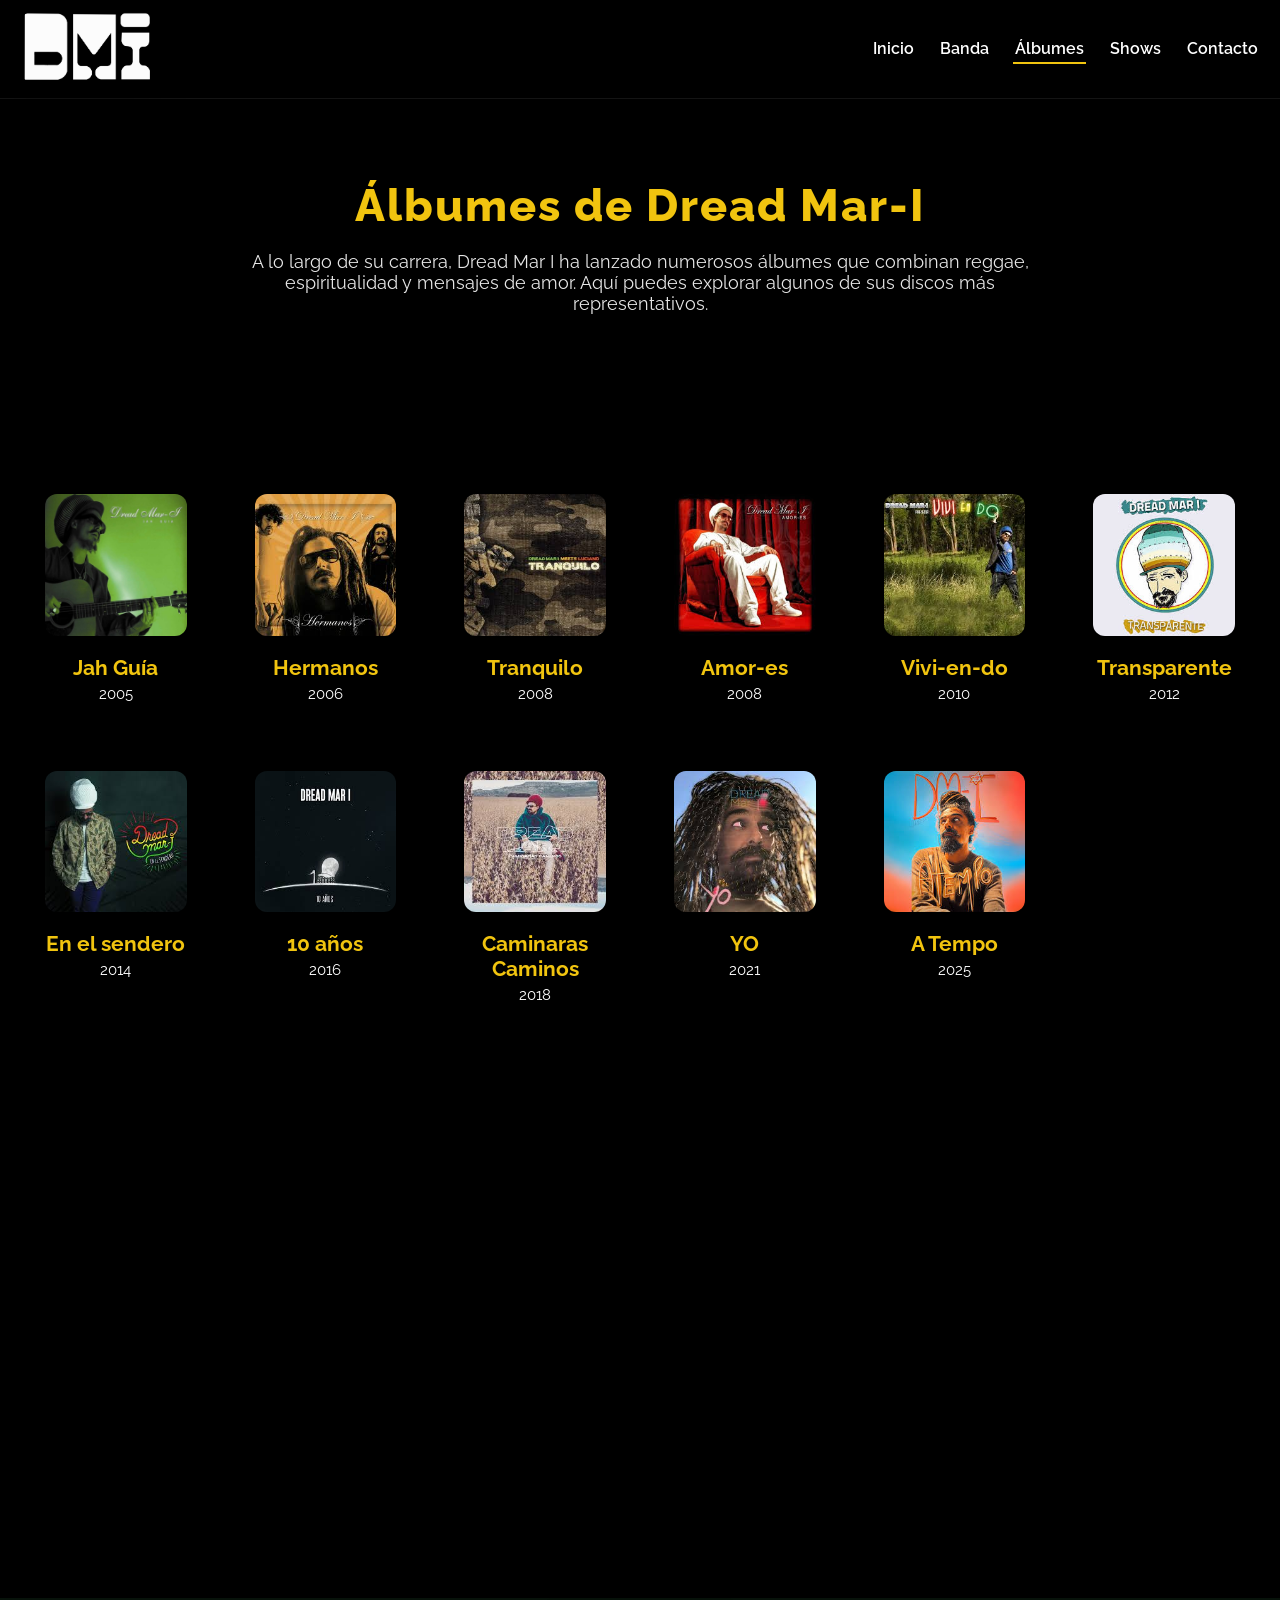
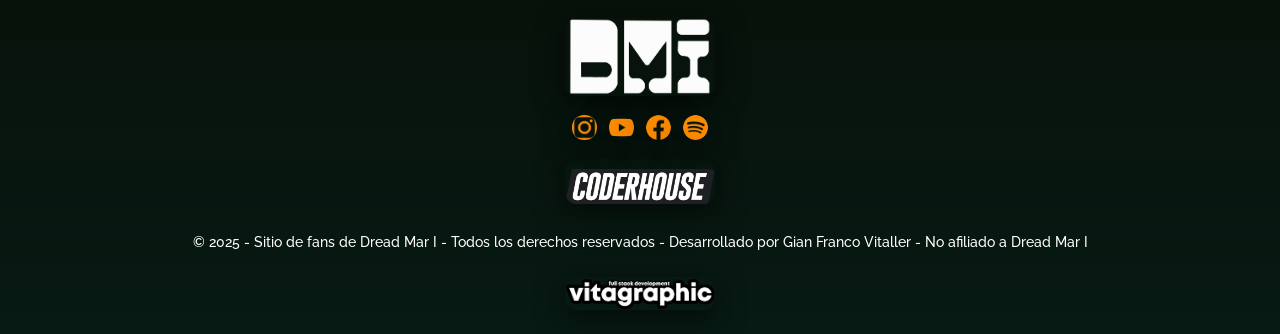
==== commit 4f707443: "Refactorización de estilos para mayor adaptabilidad y mejora del diseño - Se actualizó _inicio.scss " ====
--- a/pages/albumes.html
+++ b/pages/albumes.html
@@ -4,23 +4,58 @@
 <head>
     <meta charset="UTF-8">
     <meta name="viewport" content="width=device-width, initial-scale=1.0">
-    <title>Albumes</title>
-
-<link href="https://cdn.jsdelivr.net/npm/bootstrap@5.3.8/dist/css/bootstrap.min.css" rel="stylesheet" integrity="sha384-sRIl4kxILFvY47J16cr9ZwB07vP4J8+LH7qKQnuqkuIAvNWLzeN8tE5YBujZqJLB" crossorigin="anonymous">
+    <title>Dread Mar I - Albumes</title>
+
+    <!-- hoja de estilos -->
+
     <link rel="stylesheet" href="../styles/style.css">
+
+    <!-- favicon -->
+
+
     <link rel="shortcut icon" href="../img/iconos/Isologo-DMI.png" type="image/x-icon">
+
+    <!-- meta y keys -->
+    <meta name="author" content="Gian Franco Vitaller">
+
+    <meta name="description"
+        content="Explorá la discografía completa de Dread Mar I: todos sus álbumes, canciones, colaboraciones y lanzamientos que marcaron el reggae en español.">
+
+    <meta name="keywords" content="
+albumes Dread Mar I,
+discografía dread mar i,
+canciones dread mar i,
+reggae argentino,
+mejores álbumes dread mar i,
+nuevos lanzamientos dread mar i
+">
+    <!-- meta og para redes sociales -->
+
+    <meta property="og:title" content="Discografía de Dread Mar I">
+    <meta property="og:description"
+        content="Explorá todos los álbumes y canciones que marcaron la historia del reggae en español.">
+    <meta property="og:url" content="">
+    <meta property="og:type" content="article">
+    <meta property="og:image" content="">
+
 </head>
 
+
 <!-- cuerpo de mi sitio web -->
 
 <body>
 
 
     <!-- cabecera principal -->
-    
+
     <header class="site-header">
         <div class="header-inner">
             <a href="../index.html"><img src="../img/iconos/Isologo-DMI.png" alt="Dread Mar I" class="logo"></a>
+            <button class="menu-toggle" aria-label="Abrir menú">
+                <span></span>
+                <span></span>
+                <span></span>
+            </button>
             <nav class="main-nav">
                 <a href="../index.html">Inicio</a>
                 <a href="./banda.html">Banda</a>
@@ -35,7 +70,7 @@
 
         <!-- primer section de la pagina -->
 
- <section class="albums-hero">
+        <section class="albums-hero">
             <div class="contenedor-principal">
                 <h2>Álbumes de Dread Mar-I</h2>
                 <p class="descripcion">
@@ -117,12 +152,16 @@
                 </article>
             </div>
 
-                    <!-- iframe spotify-->
-
-
-<section class="iframes">
-<iframe data-testid="embed-iframe" style="border-radius:12px" src="https://open.spotify.com/embed/playlist/37i9dQZF1DZ06evO0D9Rx6?utm_source=generator&theme=0" width="60%" height="152" frameBorder="0" allowfullscreen="" allow="autoplay; clipboard-write; encrypted-media; fullscreen; picture-in-picture" loading="lazy"></iframe>
-</section>
+            <!-- iframe spotify-->
+
+
+            <section class="iframes">
+                <iframe data-testid="embed-iframe" style="border-radius:12px"
+                    src="https://open.spotify.com/embed/playlist/37i9dQZF1DZ06evO0D9Rx6?utm_source=generator&theme=0"
+                    width="60%" height="152" frameBorder="0" allowfullscreen=""
+                    allow="autoplay; clipboard-write; encrypted-media; fullscreen; picture-in-picture"
+                    loading="lazy"></iframe>
+            </section>
 
     </main>
 
@@ -156,7 +195,22 @@
         <a href="https://www.instagram.com/vitagraphic.ok/" target="_blank"><img
                 src="../img/iconos/vitagraphic.fullstack.png" alt="vita-logo" class="vita-logo"></a>
     </footer>
-        <script src="https://cdn.jsdelivr.net/npm/bootstrap@5.3.8/dist/js/bootstrap.bundle.min.js" integrity="sha384-FKyoEForCGlyvwx9Hj09JcYn3nv7wiPVlz7YYwJrWVcXK/BmnVDxM+D2scQbITxI" crossorigin="anonymous"></script>
+    <script src="https://cdn.jsdelivr.net/npm/bootstrap@5.3.8/dist/js/bootstrap.bundle.min.js"
+        integrity="sha384-FKyoEForCGlyvwx9Hj09JcYn3nv7wiPVlz7YYwJrWVcXK/BmnVDxM+D2scQbITxI"
+        crossorigin="anonymous"></script>
 </body>
 
+<!-- scrip de menu hamburguesa -->
+
+
+<script>
+    const toggle = document.querySelector(".menu-toggle");
+    const nav = document.querySelector(".main-nav");
+
+    toggle.addEventListener("click", () => {
+        toggle.classList.toggle("open");
+        nav.classList.toggle("open");
+    });
+</script>
+
 </html>
--- a/styles/style.css
+++ b/styles/style.css
@@ -8,37 +8,100 @@
   color: white;
   margin: 0;
   padding: 0;
+  box-sizing: border-box;
 }
 
 .site-header {
   width: 100%;
-  background: rgba(0, 0, 0, 0.616);
+  background: rgba(0, 0, 0, 0.65);
   backdrop-filter: blur(6px);
   position: sticky;
   top: 0;
   z-index: 40;
-  border-bottom: 1px solid rgba(255, 255, 255, 0.04);
+  border-bottom: 1px solid rgba(255, 255, 255, 0.08);
 }
 .site-header .header-inner {
   display: flex;
+  align-items: center;
+  justify-content: space-between;
+  padding: 12px 20px;
+  position: relative;
+}
+.site-header .header-inner .logo {
+  height: 70px;
+}
+.site-header .header-inner .main-nav {
+  display: flex;
+  gap: 22px;
+}
+.site-header .header-inner .main-nav a {
+  color: #ffffff;
+  text-decoration: none;
+  font-weight: 600;
+  padding: 4px 2px;
+  transition: 0.2s;
+}
+.site-header .header-inner .main-nav a:hover {
+  color: #f1c40f;
+}
+.site-header .header-inner .main-nav .active {
+  border-bottom: 2px solid #f1c40f;
+  padding-bottom: 4px;
+}
+.site-header .header-inner .menu-toggle {
+  width: 34px;
+  height: 28px;
+  display: none;
   flex-direction: column;
   align-items: center;
-  justify-content: space-around;
-  padding: 12px 0px;
-}
-.site-header .header-inner .logo {
-  height: 80px;
-  padding: 12px;
-}
-.site-header .header-inner .main-nav a {
-  color: #ffffff;
-  text-decoration: none;
-  margin: 18px 5px;
-  font-weight: 600;
-}
-.site-header .header-inner .active {
-  border-bottom: 2px solid #f1c40f;
-  padding-bottom: 6px;
+  justify-content: space-between;
+  cursor: pointer;
+  background: none;
+  border: none;
+  padding: 0;
+  z-index: 50;
+}
+.site-header .header-inner .menu-toggle span {
+  width: 100%;
+  height: 3px;
+  background: #ffffff;
+  border-radius: 4px;
+  transition: 0.3s;
+}
+.site-header .header-inner .menu-toggle.open span:nth-child(1) {
+  transform: translateY(11px) rotate(45deg);
+}
+.site-header .header-inner .menu-toggle.open span:nth-child(2) {
+  opacity: 0;
+}
+.site-header .header-inner .menu-toggle.open span:nth-child(3) {
+  transform: translateY(-11px) rotate(-45deg);
+}
+@media (max-width: 600px) {
+  .site-header .header-inner .menu-toggle {
+    display: flex;
+  }
+  .site-header .header-inner .main-nav {
+    position: absolute;
+    top: 100%;
+    left: 0;
+    width: 100%;
+    background: rgba(0, 0, 0, 0.9);
+    backdrop-filter: blur(6px);
+    flex-direction: column;
+    text-align: center;
+    padding: 30px 0;
+    gap: 30px;
+    transform: translateY(-200%);
+    opacity: 0;
+    pointer-events: none;
+    transition: all 0.35s ease;
+  }
+  .site-header .header-inner .main-nav.open {
+    transform: translateY(0);
+    opacity: 1;
+    pointer-events: auto;
+  }
 }
 
 footer {
@@ -61,7 +124,7 @@
   list-style: none;
   display: flex;
   justify-content: center;
-  gap: 10px;
+  gap: 12px;
   padding: 0;
   margin: 0;
 }
@@ -69,7 +132,7 @@
   width: 25px;
   transition: transform 0.3s ease;
 }
-footer .redes-sociales-footer :hover {
+footer .redes-sociales-footer img:hover {
   transform: scale(1.3);
 }
 footer .coder-icono {
@@ -86,6 +149,8 @@
   color: #ffffff;
   margin: 0;
   padding: 10px 0;
+  max-width: 90%;
+  line-height: 1.4;
 }
 footer .vita-logo {
   grid-area: vita;
@@ -108,15 +173,15 @@
 .shows-list {
   background-color: #0c0c0c;
   width: 100%;
-  height: 40vh;
-  overflow: hidden;
-  padding: 20px 0;
+  padding: 40px 20px;
   display: flex;
   align-items: center;
   justify-content: center;
-  gap: 20px;
+  gap: 25px;
+  flex-wrap: wrap;
 }
 .shows-list .show-card {
+  width: 280px;
   background: rgba(0, 0, 0, 0.55);
   padding: 20px;
   border-radius: 12px;
@@ -133,10 +198,12 @@
 .shows-list .show-card h3 {
   color: #f1c40f;
   margin-bottom: 8px;
+  font-weight: 700;
 }
 .shows-list .show-card p {
   color: #ffffff;
   margin: 4px 0;
+  opacity: 0.9;
 }
 .shows-list .show-card .btn {
   display: inline-block;
@@ -159,12 +226,17 @@
   0% {
     transform: scale(1);
   }
+  50% {
+    transform: scale(1.08);
+  }
+  100% {
+    transform: scale(1.03);
+  }
 }
 .tour-info {
   display: flex;
   flex-direction: column;
   align-items: center;
-  justify-content: center;
   width: 100%;
 }
 .tour-info h2 {
@@ -175,7 +247,7 @@
   font-weight: 700;
 }
 .tour-info .lead {
-  padding: 0px 200px;
+  padding: 0 200px;
   text-align: center;
   font-size: "Raleway", sans-serif;
   font-weight: 500;
@@ -184,10 +256,9 @@
 }
 
 .galeria {
-  display: flex;
-  flex-direction: column;
   width: 100%;
   height: auto;
+  padding: 40px 20px;
 }
 .galeria .section-title {
   color: #f1c40f;
@@ -198,7 +269,7 @@
 }
 .galeria .grid-galeria {
   display: grid;
-  grid-template-columns: 1fr 1fr 1fr;
+  grid-template-columns: repeat(3, 1fr);
   justify-items: center;
   align-items: center;
   width: 100%;
@@ -206,8 +277,35 @@
 }
 .galeria .grid-galeria img {
   width: 90%;
-}
-
+  border-radius: 12px;
+  box-shadow: 0 6px 20px rgba(0, 0, 0, 0.4);
+}
+
+@media (max-width: 600px) {
+  .section-title {
+    padding: 40px 10px;
+  }
+  .section-title h2 {
+    font-size: 2.2rem;
+  }
+  .tour-info .lead {
+    font-size: 1.05em;
+    padding: 0 15px;
+  }
+  .shows-list {
+    flex-direction: column;
+    gap: 18px;
+  }
+  .show-card {
+    width: 90% !important;
+  }
+  .galeria .grid-galeria {
+    grid-template-columns: 1fr !important;
+  }
+  .galeria .section-title {
+    font-size: 2rem !important;
+  }
+}
 .container {
   margin: 0 auto;
 }
@@ -399,6 +497,76 @@
   box-shadow: 0 8px 30px rgba(0, 0, 0, 0.6);
 }
 
+@media (max-width: 600px) {
+  .hero {
+    height: auto;
+    padding: 40px 15px;
+  }
+  .hero .hero-grid {
+    grid-template-columns: 1fr;
+    text-align: center;
+    gap: 25px;
+    padding: 10px 0;
+  }
+  .hero h1 {
+    font-size: calc(3rem - 18px);
+  }
+  .hero .lead {
+    font-size: 1rem;
+    margin-bottom: 15px;
+  }
+  .hero img {
+    width: 100%;
+    border-radius: 12px;
+  }
+  .logos-container {
+    padding: 15px 0;
+  }
+  .logos-container .logos-slide {
+    gap: 40px;
+  }
+  .logos-container .logos-slide img {
+    height: 40px;
+  }
+  .hero2 {
+    height: auto;
+    padding: 40px 15px;
+  }
+  .hero2 .hero-grid {
+    grid-template-columns: 1fr;
+    text-align: center;
+    gap: 25px;
+  }
+  .hero2 h3 {
+    font-size: calc(2rem - 12px);
+  }
+  .hero2 .lead {
+    font-size: 1rem;
+    margin-bottom: 12px;
+  }
+  .hero2 img {
+    width: 100%;
+  }
+  .hero-jah {
+    height: auto;
+    padding: 40px 18px;
+  }
+  .hero-jah .hero-grid {
+    grid-template-columns: 1fr;
+    text-align: center;
+    padding: 0;
+    gap: 25px;
+  }
+  .hero-jah h3 {
+    font-size: calc(2rem - 12px);
+  }
+  .hero-jah .lead {
+    font-size: 1rem;
+  }
+  .hero-jah img {
+    width: 100%;
+  }
+}
 .formulario-contacto {
   background-color: #0c0c0c;
   padding: 60px 0px;
@@ -429,8 +597,10 @@
   backdrop-filter: blur(4px);
   display: flex;
   flex-direction: column;
-  width: 90%;
-  padding: 20px;
+  width: 100%;
+  max-width: 600px;
+  padding: 40px;
+  margin: 0 auto;
   gap: 18px;
 }
 .contacto-form label {
@@ -557,13 +727,15 @@
   margin: 0 auto;
 }
 
-@media (max-width: 768px) {
-  .hero-contacto {
+@media (max-width: 600px) {
+  .formulario-contacto .contacto-grid {
     grid-template-columns: 1fr;
-    text-align: center;
-  }
-  .hero-contacto .contacto-form {
-    text-align: left;
+    gap: 30px;
+    padding: 0;
+    margin: 0;
+  }
+  .contacto-management .management-grid {
+    grid-template-columns: 1fr;
   }
 }
 .albums-hero {
@@ -597,9 +769,11 @@
 }
 .albums-section .albums-grid {
   display: grid;
-  grid-template-columns: 1fr 1fr 1fr 1fr 1fr 1fr;
+  grid-template-columns: repeat(6, 1fr);
   gap: 28px;
   margin-bottom: 40px;
+  width: 100%;
+  max-width: 1500px;
 }
 .albums-section .album-card {
   background: rgba(0, 0, 0, 0.9);
@@ -607,7 +781,6 @@
   padding: 20px;
   text-align: center;
   box-shadow: 0 12px 28px rgba(0, 0, 0, 0.6);
-  transform: translateY(0);
   transition: transform 0.35s ease, box-shadow 0.35s ease;
 }
 .albums-section .album-card:hover {
@@ -632,19 +805,34 @@
   color: #ffffff;
   font-size: 0.95em;
 }
-
-@media (max-width: 768px) {
-  .albums-hero h2 {
-    font-size: 2.2rem;
-  }
-}
-@media (max-width: 576px) {
+.albums-section iframe {
+  border-radius: 12px;
+  box-shadow: 0 12px 28px rgba(0, 0, 0, 0.6);
+  width: 100%;
+  height: 450px;
+}
+
+@media (max-width: 600px) {
   .albums-section,
   .albums-hero {
     padding: 45px 15px;
   }
+  .albums-section .albums-grid {
+    grid-template-columns: repeat(1, 1fr);
+    gap: 20px;
+  }
   .albums-hero h2 {
     font-size: 1.9rem;
+    letter-spacing: 1px;
+  }
+  .album-card {
+    padding: 18px;
+  }
+  .album-card h3 {
+    font-size: 1.15em;
+  }
+  .album-card .anio {
+    font-size: 0.9em;
   }
 }
 .banda {
@@ -655,10 +843,9 @@
   display: flex;
   flex-direction: column;
   align-items: center;
-  justify-content: center;
-  text-align: center;
-  width: 100%;
-  padding: 0px 200px;
+  text-align: center;
+  width: 100%;
+  padding: 0 200px;
   gap: 35px;
 }
 .banda .grid-banda h3 {
@@ -693,10 +880,8 @@
 }
 .integrantes-section .lead-banda {
   text-align: center;
-  padding: 0px 200px 60px 200px;
-  width: 100%;
-  justify-content: center;
-  align-items: center;
+  padding: 0 200px 60px 200px;
+  width: 100%;
   font-size: 1.15em;
   font-weight: 400;
   color: #ffffff;
@@ -724,10 +909,10 @@
   width: 100%;
   margin-bottom: 18px;
   border-radius: 12px;
-  transition: transform 0.4s ease, filter 0.3s ease;
+  transition: transform 0.4s ease;
 }
 .integrantes-section .card-integrante .integrante-img:hover {
-  transform: scale(1);
+  transform: scale(1.04);
 }
 .integrantes-section .card-integrante h4 {
   font-size: 1.4em;
@@ -742,25 +927,39 @@
   opacity: 0.9;
 }
 
-@media (max-width: 992px) {
-  .banda .grid-banda {
-    flex-direction: column;
-    text-align: center;
-  }
-  .banda .grid-banda .img-banda {
-    max-width: 70%;
-  }
-  .titulo-integrantes {
-    font-size: 2.8rem !important;
-  }
-}
-@media (max-width: 576px) {
+@media (max-width: 600px) {
   .banda,
   .integrantes-section {
     padding: 45px 15px;
   }
+  .banda .grid-banda {
+    padding: 0 10px;
+    gap: 25px;
+  }
+  .banda .grid-banda h3 {
+    font-size: 2rem;
+  }
+  .banda .grid-banda .lead-banda {
+    font-size: 1em;
+    padding: 0 5px;
+  }
+  .integrantes-section .lead-banda {
+    padding: 0 10px 40px 10px;
+    font-size: 1em;
+  }
   .titulo-integrantes {
     font-size: 2.4rem !important;
+    letter-spacing: 1.5px;
+    margin-bottom: 30px;
+  }
+  .card-integrante {
+    padding: 20px;
+  }
+  .card-integrante h4 {
+    font-size: 1.25em;
+  }
+  .card-integrante p {
+    font-size: 0.95em;
   }
 }
 
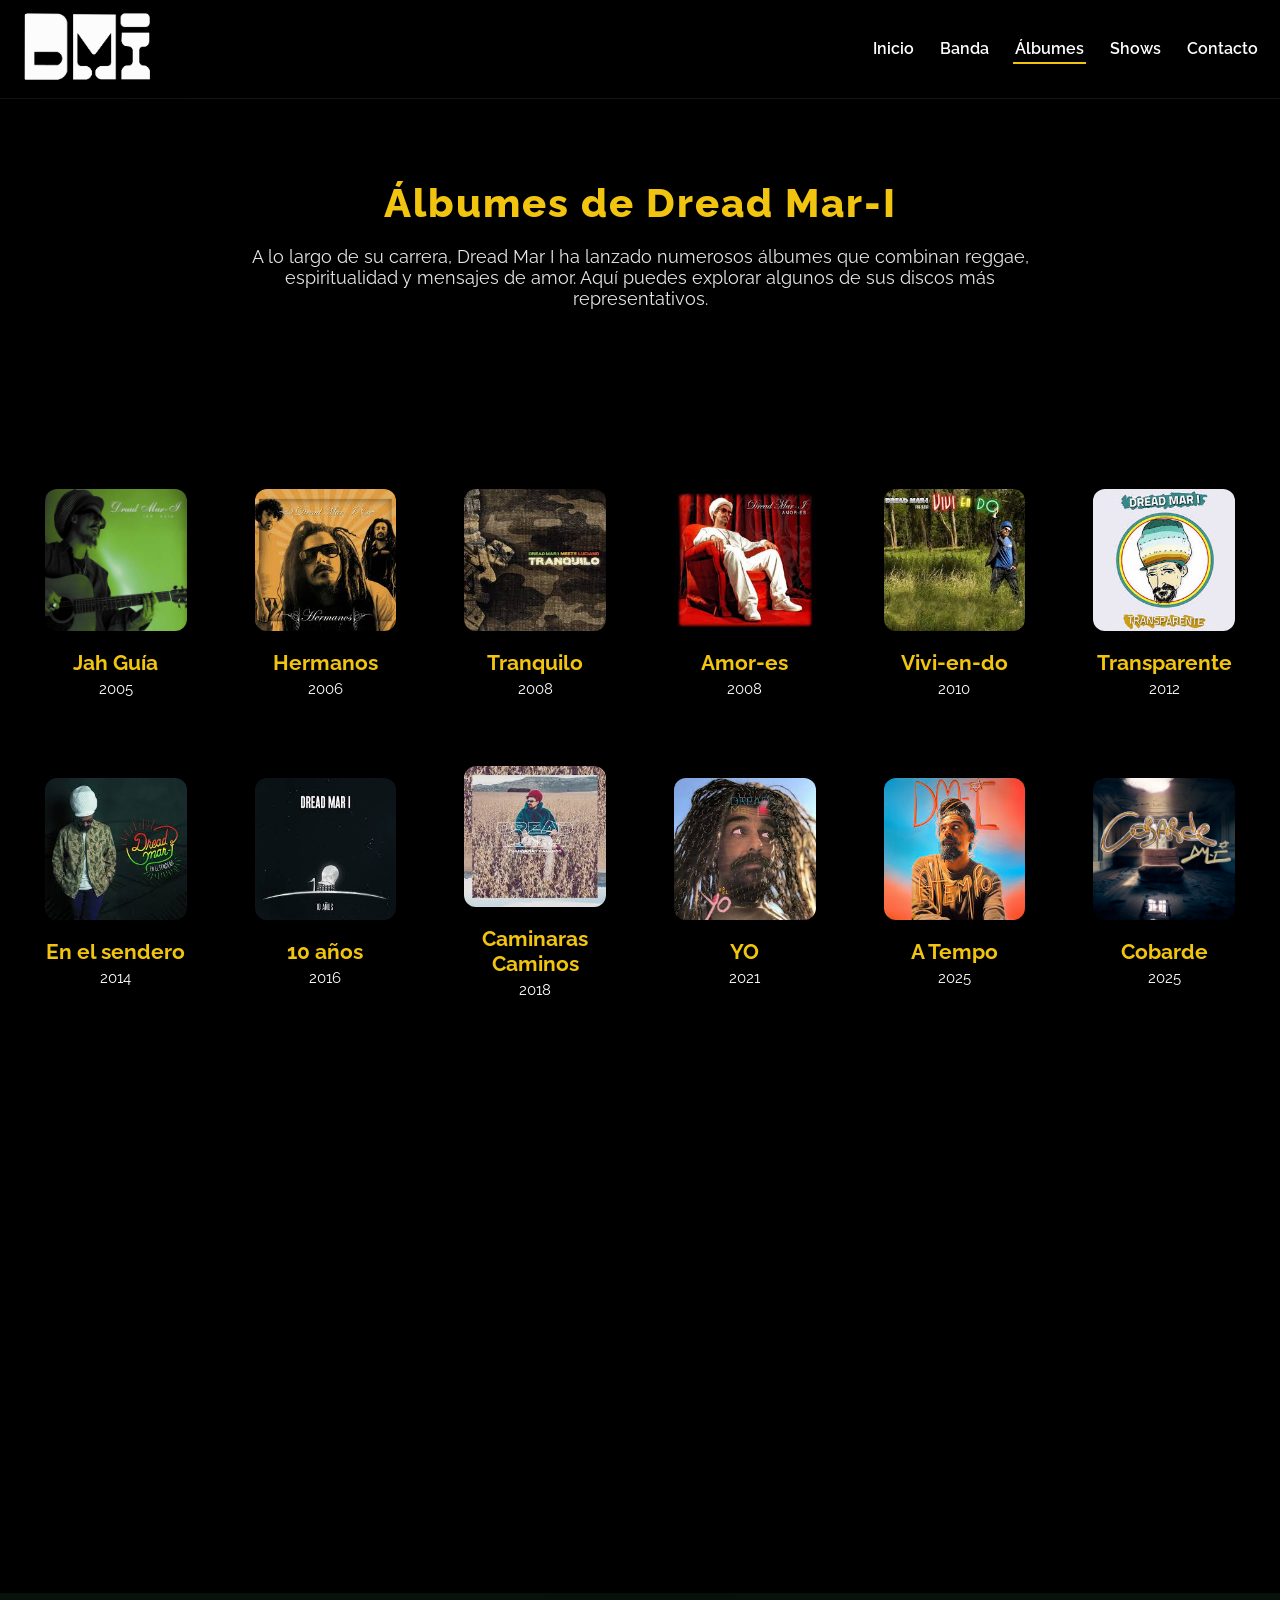
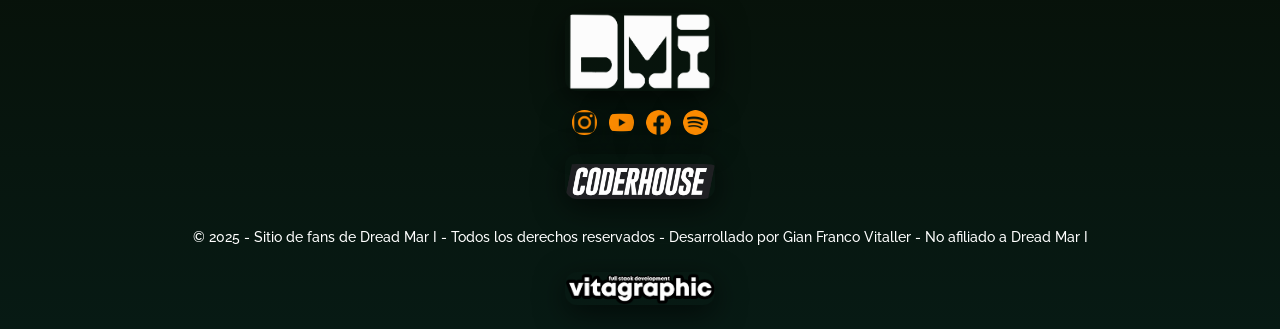
==== commit bc5386ff: "Añade nuevos álbumes y mejora la estructura de estilos en las secciones de contacto y banda" ====
--- a/pages/albumes.html
+++ b/pages/albumes.html
@@ -150,6 +150,12 @@
                     <h3>A Tempo</h3>
                     <p class="anio">2025</p>
                 </article>
+
+                    <article class="album-card">
+                    <img src="../img/COBARDE_TAPA_FINAL8860_.jpg" alt="COBARDE_TAPA_FINAL8860_">
+                    <h3>Cobarde</h3>
+                    <p class="anio">2025</p>
+                </article>
             </div>
 
             <!-- iframe spotify-->
--- a/styles/style.css
+++ b/styles/style.css
@@ -9,6 +9,14 @@
   margin: 0;
   padding: 0;
   box-sizing: border-box;
+}
+
+.integrantes-section .card-integrante {
+  background: rgba(0, 0, 0, 0.9);
+  border-radius: 12px;
+  text-align: center;
+  box-shadow: 0 10px 30px rgba(0, 0, 0, 0.6);
+  transition: transform 0.3s ease, box-shadow 0.3s ease;
 }
 
 .site-header {
@@ -608,7 +616,8 @@
   font-weight: 600;
   font-size: 1rem;
 }
-.contacto-form input, .contacto-form textarea {
+.contacto-form input,
+.contacto-form textarea {
   padding: 12px 14px;
   border-radius: 12px;
   border: none;
@@ -725,6 +734,10 @@
   font-size: 1.3rem;
   max-width: 700px;
   margin: 0 auto;
+  padding: 10px;
+}
+.contacto-final .alert {
+  margin: 20px;
 }
 
 @media (max-width: 600px) {
@@ -737,6 +750,14 @@
   .contacto-management .management-grid {
     grid-template-columns: 1fr;
   }
+  .contacto-final {
+    width: 100%;
+    height: 40vh;
+  }
+  .contacto-final .alert {
+    font-size: 0.9rem;
+    margin: 20px;
+  }
 }
 .albums-hero {
   background: url() center/cover no-repeat;
@@ -744,13 +765,12 @@
   text-align: center;
 }
 .albums-hero h2 {
-  font-size: 2.8rem;
+  font-size: 2.5rem;
   font-weight: 800;
   color: #f1c40f;
   letter-spacing: 2px;
   text-shadow: 0 4px 14px rgba(0, 0, 0, 0.6);
   margin-bottom: 20px;
-  animation: fadeDown 0.8s ease forwards;
 }
 .albums-hero .descripcion {
   max-width: 800px;
@@ -758,18 +778,17 @@
   color: #ffffff;
   font-size: 1.15em;
   opacity: 0.9;
-  animation: fadeUp 0.9s ease forwards;
 }
 
 .albums-section {
   padding: 80px 25px;
-  display: grid;
-  grid-template-columns: 1fr;
   justify-items: center;
 }
 .albums-section .albums-grid {
   display: grid;
   grid-template-columns: repeat(6, 1fr);
+  justify-content: center;
+  align-items: center;
   gap: 28px;
   margin-bottom: 40px;
   width: 100%;
@@ -841,9 +860,10 @@
 }
 .banda .grid-banda {
   display: flex;
-  flex-direction: column;
-  align-items: center;
-  text-align: center;
+  flex-direction: row;
+  justify-content: center;
+  align-items: center;
+  flex-wrap: wrap;
   width: 100%;
   padding: 0 200px;
   gap: 35px;
@@ -891,15 +911,12 @@
 .integrantes-section .integrantes-grid {
   display: grid;
   grid-template-columns: repeat(auto-fit, minmax(240px, 1fr));
+  justify-content: center;
+  align-items: center;
   gap: 25px;
 }
 .integrantes-section .card-integrante {
-  background: rgba(0, 0, 0, 0.9);
   padding: 26px;
-  text-align: center;
-  border-radius: 12px;
-  box-shadow: 0 10px 30px rgba(0, 0, 0, 0.6);
-  transition: transform 0.3s ease, box-shadow 0.3s ease;
 }
 .integrantes-section .card-integrante:hover {
   transform: translateY(-10px) scale(1.03);
